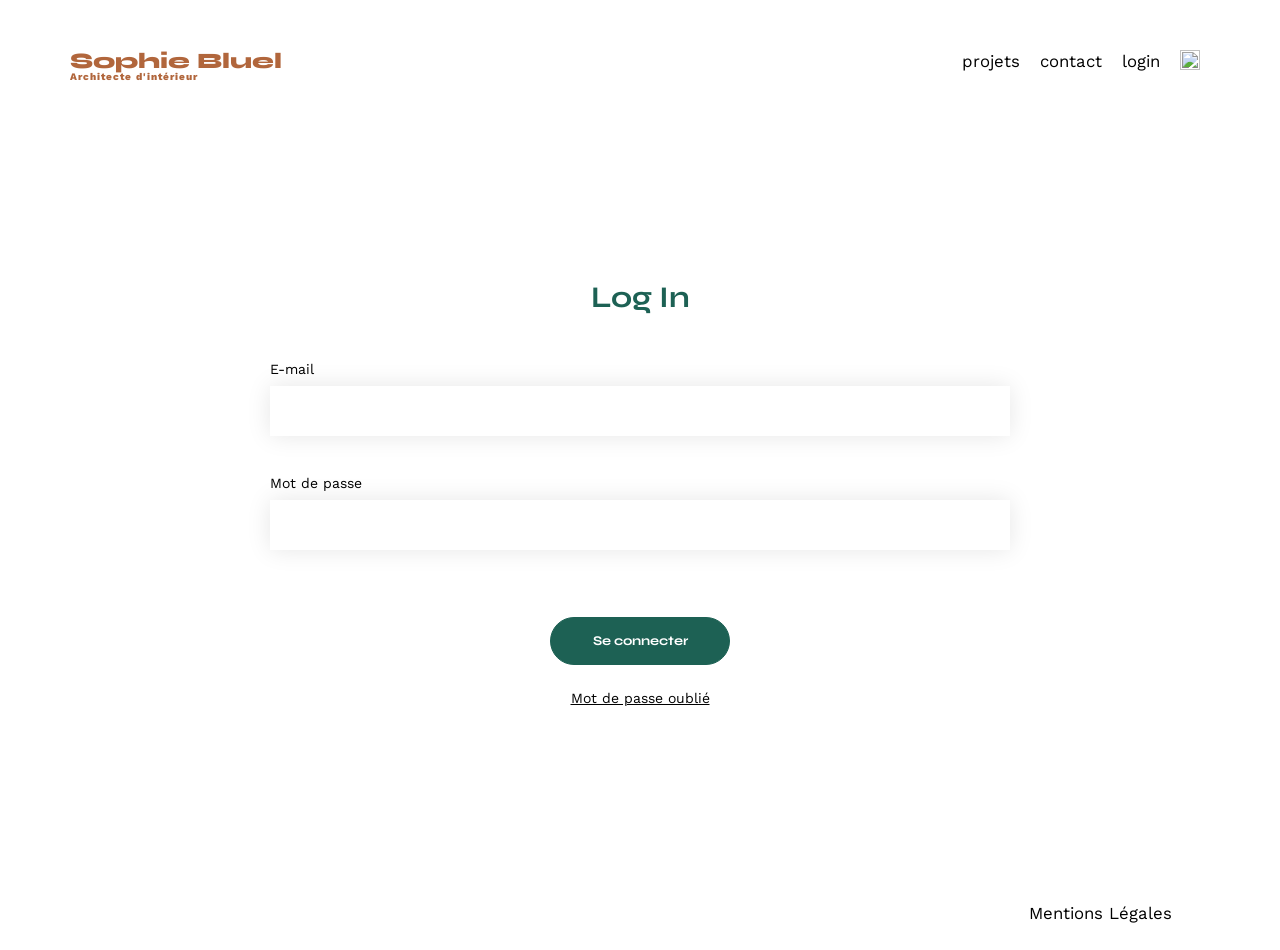
==== FrontEnd/login.html @ 8bdfca2e "Etape 5.2" ====
<DOCTYPE html>
<html lang="fr">
<head>
    <meta charset="UTF-8">
    <title>Sophie bluel - Connection</title>
    <meta name="viewport" content="width=device-width, initial-scale=1.0">
	<link rel="preconnect" href="https://fonts.googleapis.com">
	<link rel="preconnect" href="https://fonts.gstatic.com" crossorigin>
	<link href="https://fonts.googleapis.com/css2?family=Syne:wght@700;800&family=Work+Sans&display=swap" rel="stylesheet">
	<meta name="description" content="">
	<link rel="stylesheet" href="./assets/style.css">
</head>
<body>
<header>
<h1>Sophie Bluel <span>Architecte d'intérieur</span></h1>
    <nav>
        <ul>
            <li>projets</li>
            <li>contact</li>
            <li>login</li>
            <li><img src="./assets/icons/instagram.png" alt="Instagram"></li>
        </ul>
    </nav>
</header>
<main>
    <section id="login">
		<h2>Log In</h2>
		<form id="login-form" action="#" method="post">
			<label for="email">E-mail</label>
			<input type="email" name="email" id="email">
			<label for="password">Mot de passe</label>
			<input type="password" name="password" id="password">
            <p id="error-message" class="error-message"></p>
			<input type="submit" value="Se connecter">
			<a href="#" class="forgot-password">Mot de passe oublié</a>
		</form>
	</section>
</main>

<footer>
	<nav>
		<ul>
			<li>Mentions Légales</li>
		</ul>
	</nav>
</footer>
<script src="./assets/scripts/login.js"></script>
</body>
</html>
---- FrontEnd/assets/style.css ----
/* http://meyerweb.com/eric/tools/css/reset/
   v2.0 | 20110126
   License: none (public domain)
*/

html, body, div, span, applet, object, iframe,
h1, h2, h3, h4, h5, h6, p, blockquote, pre,
a, abbr, acronym, address, big, cite, code,
del, dfn, em, img, ins, kbd, q, s, samp,
small, strike, strong, sub, sup, tt, var,
b, u, i, center,
dl, dt, dd, ol, ul, li,
fieldset, form, label, legend,
table, caption, tbody, tfoot, thead, tr, th, td,
article, aside, canvas, details, embed,
figure, figcaption, footer, header, hgroup,
menu, nav, output, ruby, section, summary,
time, mark, audio, video {
	margin: 0;
	padding: 0;
	border: 0;
	font-size: 100%;
	font: inherit;
	vertical-align: baseline;
}
/* HTML5 display-role reset for older browsers */
article, aside, details, figcaption, figure,
footer, header, hgroup, menu, nav, section {
	display: block;
}
body {
	line-height: 1;
}
ol, ul {
	list-style: none;
}
blockquote, q {
	quotes: none;
}
blockquote:before, blockquote:after,
q:before, q:after {
	content: '';
	content: none;
}
table {
	border-collapse: collapse;
	border-spacing: 0;
}
/** end reset css**/
body {
	max-width: 1140px;
	margin:auto;
	font-family: 'Work Sans' ;
	font-size: 14px;
}
header {
	display: flex;
	justify-content: space-between;
	margin: 50px 0
}
section {
	margin: 50px 0
}

h1{
	display: flex;
	flex-direction: column;
	font-family: 'Syne';
	font-size: 22px;
	font-weight: 800;
	color: #B1663C
}

h1 > span {
	font-family: 'Work Sans';
	font-size:10px;
	letter-spacing: 0.1em;
;
}

h2{
	font-family: 'Syne';
	font-weight: 700;
	font-size: 30px;
	color: #1D6154
}
nav ul {
	display: flex;
	align-items: center;
	list-style-type: none;

}
nav li {
	padding: 0 10px;
	font-size: 1.2em;
}

li:hover {
	color: #B1663C;
}
#introduction {
	display: flex;
	align-items: center;
}
#introduction figure {
	flex: 1
}
#introduction img {
	display: block;
	margin: auto;
	width: 80%;
}

#introduction article {
	flex: 1
}
#introduction h2 {
	margin-bottom: 1em;
}

#introduction p {
	margin-bottom: 0.5em;
}
#portfolio h2 {
	text-align: center;
	margin-bottom: 1em;
}
.gallery {
	width: 100%;
	display: grid;
	grid-template-columns: 1fr 1fr 1fr;
	grid-column-gap: 20px;
	grid-row-gap: 20px;
}

.gallery img {
	width: 100%;

}
#contact {
	width: 50%;
margin: auto;
}
#contact > * {
	text-align: center;

}
#contact h2{
	margin-bottom: 20px;
}
#contact form {
	text-align: left;
	margin-top:30px;
	display: flex;
	flex-direction: column;
}

#contact input {
	height: 50px;
	font-size: 1.2em;
	border: none;
	box-shadow: 0px 4px 14px rgba(0, 0, 0, 0.09);
}
#contact label {
	margin: 2em 0 1em 0;
}
#contact textarea {
	border: none;
	box-shadow: 0px 4px 14px rgba(0, 0, 0, 0.09);
}

input[type="submit"]{
	font-family: 'Syne';
	font-weight: 700;
	color: white;
	background-color: #1D6154;
	margin : 2em auto ;
	width: 180px;
	text-align: center;
	border-radius: 60px ;
}

footer nav ul {
	display: flex;
	justify-content: flex-end;
	margin: 2em
}

.filters {
	display: flex;
	justify-content: center;
	gap: 10px;
	margin-bottom: 40px;
}

.filters button {
	border : 1px solid #1D6154;
	border-radius: 60px;
	background-color: white;
	font-size: 16px;
	font-family: 'Syne';
	color: #1D6154;
	padding: 5px 20px;
	cursor: pointer;
	
}

.filters button.active {
	background-color: #1D6154;
	color: white;
}

.filters button:hover {
	background-color: #1D6154;
	color: white;
}

/*-----------page login------------------*/

nav img {
	width: 20px;
	height: 20px;
}

#login {
	text-align: center;
    margin: 200px;
}

#login h2 {
    margin-bottom: 50px;
}

#login form {
    display: flex;
    flex-direction: column;
    text-align: left;
}

#login input[type="email"],
#login input[type="password"] {
	border: 1px solid #FFFFFF;
    box-shadow: 0px 0px 25px rgba(0, 0, 0, 0.1);
	margin: 10px 0px 40px 0px;
	width: 100%;
	height: 50px;            
	box-sizing: border-box;
}

#login input[type="submit"] {
	padding: 15px 0px;
	border: 1px solid #1D6154;
}

#login .forgot-password {
	text-align: center;
	color: black;
}

.error-message {
    color: red;
    display: none;
}
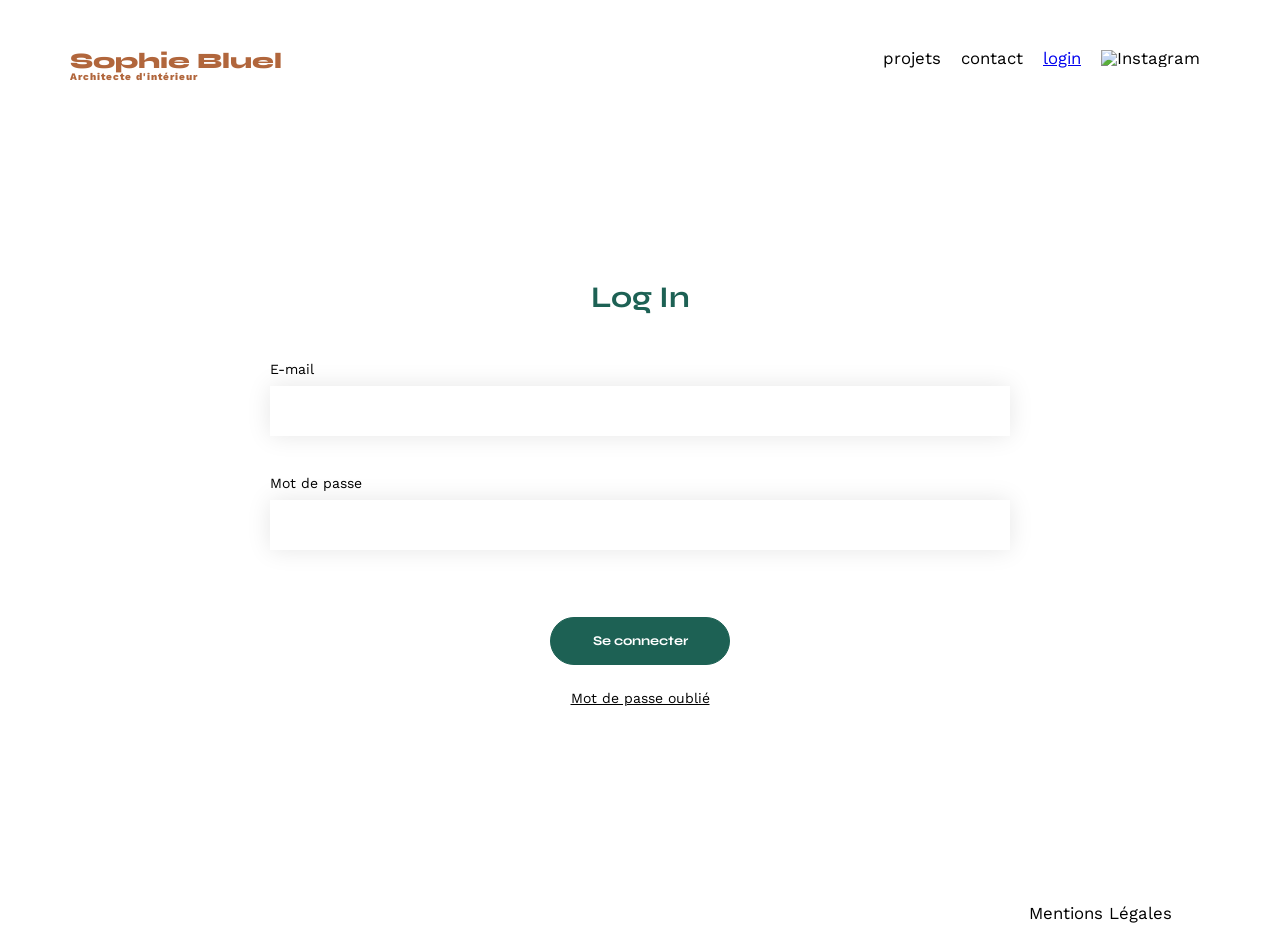
==== commit a5f075c0: "Projet 7 - étape 5.3" ====
--- a/FrontEnd/login.html
+++ b/FrontEnd/login.html
@@ -1,4 +1,4 @@
-<DOCTYPE html>
+<!DOCTYPE html>
 <html lang="fr">
 <head>
     <meta charset="UTF-8">
@@ -17,7 +17,7 @@
         <ul>
             <li>projets</li>
             <li>contact</li>
-            <li>login</li>
+            <li><a href="login.html">login</a></li>
             <li><img src="./assets/icons/instagram.png" alt="Instagram"></li>
         </ul>
     </nav>
--- a/FrontEnd/assets/style.css
+++ b/FrontEnd/assets/style.css
@@ -262,3 +262,36 @@
     display: none;
 }
 
+/*-------------mode edition------------------*/
+
+.edit-banner {
+	background-color: black;
+	color: white;
+	text-align: center;
+	padding: 15px;
+	display: flex;
+	align-items: center;
+	justify-content: center;
+	gap: 10px;
+}
+
+.edit-banner img {
+	width: 20px;
+	filter: brightness(0) invert(1);
+}
+
+.edit-mode-btn {
+	display: block;
+	margin: 0 auto 2em auto;
+	background: none;
+	border: none;
+	cursor: pointer;
+	font-family: 'Work Sans';
+	font-size: 14px;
+}
+
+.edit-mode-btn img {
+	width: 16px;
+	vertical-align: middle;
+	margin-right: 5px;
+}
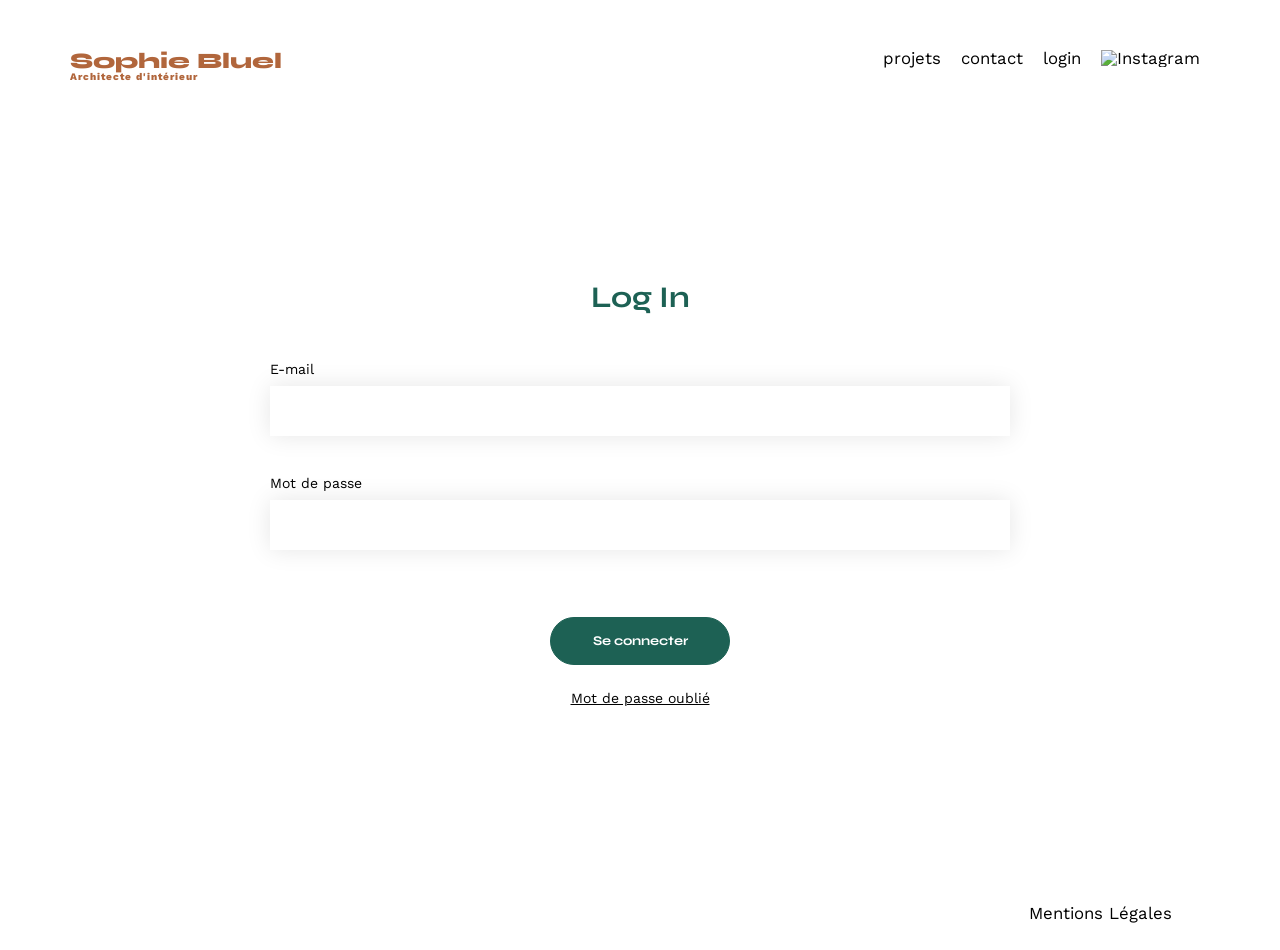
==== commit 54d827b9: "Projet 7 - étape 9 : modale corrigée, filtres actifs et liens de navigation"" ====
--- a/FrontEnd/login.html
+++ b/FrontEnd/login.html
@@ -2,12 +2,12 @@
 <html lang="fr">
 <head>
     <meta charset="UTF-8">
-    <title>Sophie bluel - Connection</title>
+    <title>Sophie Bluel - Connexion</title>
     <meta name="viewport" content="width=device-width, initial-scale=1.0">
 	<link rel="preconnect" href="https://fonts.googleapis.com">
 	<link rel="preconnect" href="https://fonts.gstatic.com" crossorigin>
 	<link href="https://fonts.googleapis.com/css2?family=Syne:wght@700;800&family=Work+Sans&display=swap" rel="stylesheet">
-	<meta name="description" content="">
+	<meta name="description" content="Connexion à l'espace d'administration de Sophie Bluel.">
 	<link rel="stylesheet" href="./assets/style.css">
 </head>
 <body>
@@ -15,8 +15,8 @@
 <h1>Sophie Bluel <span>Architecte d'intérieur</span></h1>
     <nav>
         <ul>
-            <li>projets</li>
-            <li>contact</li>
+            <li><a href="index.html#portfolio">projets</a></li>
+            <li><a href="index.html#contact">contact</a></li>
             <li><a href="login.html">login</a></li>
             <li><img src="./assets/icons/instagram.png" alt="Instagram"></li>
         </ul>
--- a/FrontEnd/assets/style.css
+++ b/FrontEnd/assets/style.css
@@ -75,7 +75,6 @@
 	font-family: 'Work Sans';
 	font-size:10px;
 	letter-spacing: 0.1em;
-;
 }
 
 h2{
@@ -88,16 +87,26 @@
 	display: flex;
 	align-items: center;
 	list-style-type: none;
+	
 
 }
 nav li {
 	padding: 0 10px;
 	font-size: 1.2em;
+	
 }
 
 li:hover {
 	color: #B1663C;
-}
+	
+}
+
+nav a {
+	text-decoration: none;
+	color: inherit;
+}
+
+
 #introduction {
 	display: flex;
 	align-items: center;
@@ -124,7 +133,9 @@
 #portfolio h2 {
 	text-align: center;
 	margin-bottom: 1em;
-}
+
+}
+
 .gallery {
 	width: 100%;
 	display: grid;
@@ -264,6 +275,18 @@
 
 /*-------------mode edition------------------*/
 
+.portfolio-header {
+	display: flex;
+	justify-content: center;
+	align-items: center;
+	gap: 30px;
+	margin-bottom: 2em;
+}
+
+#portfolio .portfolio-header h2 {
+	margin-bottom: 0;
+}
+
 .edit-banner {
 	background-color: black;
 	color: white;
@@ -282,7 +305,7 @@
 
 .edit-mode-btn {
 	display: block;
-	margin: 0 auto 2em auto;
+	margin: 0;
 	background: none;
 	border: none;
 	cursor: pointer;
@@ -295,3 +318,229 @@
 	vertical-align: middle;
 	margin-right: 5px;
 }
+
+/*-------------modale galerie------------------*/
+
+.modals {
+	display: none;
+	color:black;
+	justify-content: center;
+	align-items: center;
+	background-color: rgb(255, 255, 255);
+	width: 630px;
+	overflow-y: auto;
+	max-height: 90vh;
+	position: fixed;
+	top:50%;
+	left:50%;
+	transform: translate(-50%, -50%);
+	border-radius: 10px;
+	font-weight: 400;
+	font-size: 26px;
+	box-shadow: 0 0 0 100vmax rgba(0, 0, 0, 0.5);
+	z-index: 100; 
+	
+}
+
+#modal {
+    position: relative;   
+	width: 630px;
+	max-width: 100%;
+	max-height: 100%;
+	padding: 40px;
+	text-align: center;
+}
+
+#close-modal {
+	position: absolute;
+	top: 15px;
+	right: 15px;
+	cursor: pointer;
+	color:black
+}
+
+.modal-content {
+	border-bottom: 1px solid #000000;
+	padding: 20px;
+	display: grid;
+	grid-template-columns: repeat(5, 3fr);
+    gap: 10px;
+    align-items: center;
+    justify-content: center;
+}
+
+.modal-content img {
+	width: 100%;
+	height: 100%;
+	object-fit: cover;
+}
+
+.modal-content figure {
+	position: relative;
+	
+}
+
+.delete-icon {
+	position: absolute;
+	top: 5px;
+	right: 5px;
+	width: 20px;
+	height: 20px;
+	display: flex;
+	color: white;
+	background-color: black;
+	border-radius: 10px;
+	cursor: pointer;
+}
+
+.modal-content .delete-icon img {
+	border-radius: 3px;
+}
+
+#add-photo-btn {
+	margin-top: 20px;
+	padding: 10px 20px;
+	background-color: #1D6154;
+	color: white;
+	border: none;
+	border-radius: 20px;
+	cursor: pointer;
+	font-size: 14px;
+}
+
+	
+/*-----------------modal ajout photo------------------*/
+
+#modal-ajout-photo {
+	background-color: white;
+	width: 630px;
+	height: auto;
+	max-height: 90vh;
+	max-width: 90%;
+	padding: 40px;
+	display: none;
+	flex-direction: column;
+	align-items: stretch;
+	align-content: center;
+	border-radius: 10px;
+	box-sizing: border-box;
+	overflow-y: auto;
+}
+
+#back-modal {
+	position: absolute;
+	top: 15px;
+	left: 15px;
+	cursor: pointer;
+	color:black;
+	font-weight: 900;
+	font-size: 28px;
+	
+}
+
+#close-modal-2 {
+	position: absolute;
+	top: 15px;
+	right: 15px;
+	cursor: pointer;
+	color:black
+}
+
+#modal-ajout-photo p:first-of-type {
+	text-align: center;
+	font-weight: 400;
+	width: 100%; 
+}
+
+.modal-content-ajout {
+	padding: 20px;
+	gap: 10px;
+	align-items: center;
+	justify-content: center;
+}
+
+.upload-zone {
+    background-color: #E8F1F6;
+    display: flex;
+    flex-direction: column;
+    align-items: center;
+    padding: 30px;
+    gap: 10px;
+    border-radius: 5px;
+	margin-top: 20px;
+	width: 100%;
+	box-sizing: border-box;
+}
+
+#add-photo-form {
+    display: flex;
+    flex-direction: column;
+    text-align: left;
+	width: 100%;
+	box-sizing: border-box;
+}
+
+#upload-btn {
+    background-color: #CBD6DC;
+    color: #306685;
+    padding: 10px 20px;
+    border-radius: 30px;
+    font-size: 14px;
+    cursor: pointer;
+    text-decoration: none;
+}
+
+#preview-img { 
+	max-width: 100%;
+	max-height: 150px;
+	object-fit: contain;
+	border-radius: 5px;
+}
+
+#upload-info {
+	font-size: 12px;
+	color: black;
+	text-align: center;
+}
+
+#add-photo-form label {
+	font-size: 14px;
+	margin-top: 20px;
+	margin-bottom: 10px;
+	
+}
+
+#add-photo-form input[type="text"],
+#add-photo-form select {
+	border: 1px solid white;
+	border-radius: 3px;
+	box-shadow: 0px 4px 14px rgba(0, 0, 0, 0.09);
+	padding: 8px;
+	font-size: 14px;
+	
+}
+
+hr {
+	border: none;
+	border-bottom: 1px solid #000000;
+	margin: 20px 0;
+}
+
+#valider-btn { 
+	margin-top: 20px;
+	padding: 10px 20px;
+	background-color: #bbbbbb;
+	border-radius: 20px;
+	color: white;
+	border: none;
+	cursor: pointer;
+	font-size: 14px;
+	align-self: center; 
+	width: 200px;
+}
+
+#valider-btn.active {
+	background-color: #1D6154;
+}
+
+
